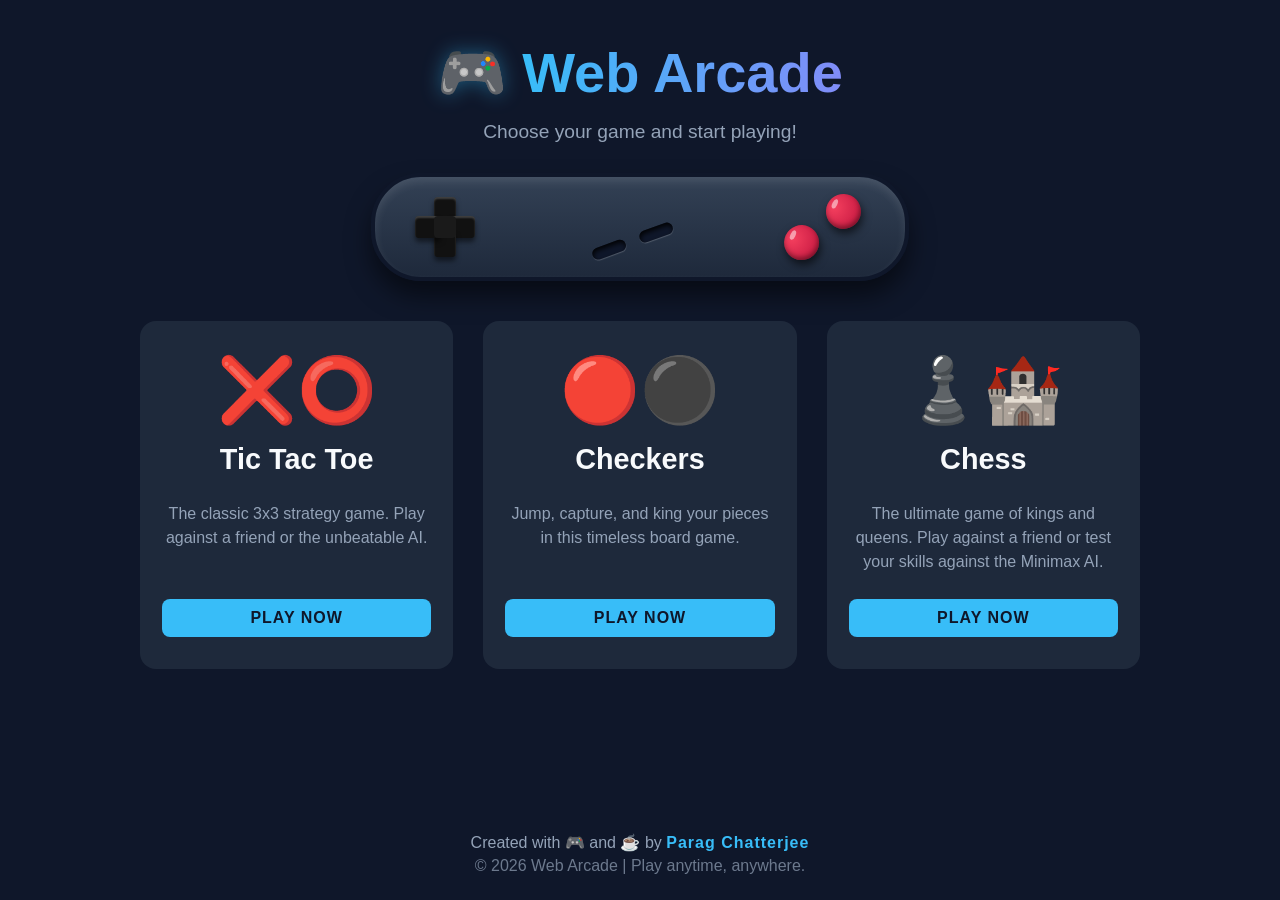
==== index.html @ dc4fc719 "Add Chess and Tic Tac Toe games to Web Arcade - Created index.html for the main arcade interface wit" ====
<!DOCTYPE html>
<html lang="en">
<head>
    <meta charset="UTF-8">
    <meta name="viewport" content="width=device-width, initial-scale=1.0">
    <title>Web Arcade</title>
    <link rel="stylesheet" href="style.css">
</head>
<body>

    <header class="arcade-header">
        <!-- Flexbox container perfectly aligns icon and text -->
        <div class="title-container">
            <span class="title-icon">🎮</span>
            <h1>Web Arcade</h1>
        </div>
        <p>Choose your game and start playing!</p>

        <!-- Decorative Console Panel -->
        <div class="console-panel">
            <div class="d-pad">
                <div class="d-up"></div>
                <div class="d-right"></div>
                <div class="d-down"></div>
                <div class="d-left"></div>
                <div class="d-center"></div>
            </div>
            
            <div class="menu-buttons">
                <div class="pill-btn select-btn"></div>
                <div class="pill-btn start-btn"></div>
            </div>
            
            <div class="action-buttons">
                <div class="action-btn btn-b"></div>
                <div class="action-btn btn-a"></div>
            </div>
        </div>
    </header>

    <main class="games-grid">
        <!-- Tic Tac Toe Card -->
        <a href="tic-tac-toe/index.html" class="game-card">
            <div class="card-icon">❌⭕</div>
            <h2>Tic Tac Toe</h2>
            <p>The classic 3x3 strategy game. Play against a friend or the unbeatable AI.</p>
            <span class="play-btn">Play Now</span>
        </a>

        <!-- Checkers Card -->
        <a href="checkers/index.html" class="game-card">
            <div class="card-icon">🔴⚫</div>
            <h2>Checkers</h2>
            <p>Jump, capture, and king your pieces in this timeless board game.</p>
            <span class="play-btn">Play Now</span>
        </a>

        <!-- Chess Card -->
        <a href="chess/index.html" class="game-card">
            <div class="card-icon">♟️🏰</div>
            <h2>Chess</h2>
            <p>The ultimate game of kings and queens. Play against a friend or test your skills against the Minimax AI.</p>
            <span class="play-btn">Play Now</span>
        </a>
    </main>

    <!-- FOOTER SECTION -->
    <footer class="arcade-footer">
        <p>Created with 🎮 and ☕ by <strong>Parag Chatterjee</strong></p>
        <p class="footer-sub">© 2026 Web Arcade | Play anytime, anywhere.</p>
    </footer>

</body>
</html>
---- style.css ----
/* --- Global Reset & Variables --- */
:root {
    --bg-dark: #0f172a;
    --card-bg: #1e293b;
    --text-main: #f8fafc;
    --text-muted: #94a3b8;
    --accent-glow: #38bdf8;
}

body {
    font-family: 'Segoe UI', Tahoma, Geneva, Verdana, sans-serif;
    margin: 0;
    padding: 0;
    background-color: var(--bg-dark);
    color: var(--text-main);
    display: flex;
    flex-direction: column;
    align-items: center;
    min-height: 100vh;
}

/* --- Header & Title Alignment --- */
.arcade-header {
    text-align: center;
    margin-top: 40px;
    margin-bottom: 40px;
    width: 100%;
}

.title-container {
    display: flex;
    align-items: center;
    justify-content: center;
    gap: 15px; /* Adds perfect spacing between icon and text */
}

.title-icon {
    font-size: 3.5rem;
    filter: drop-shadow(0 0 10px rgba(56, 189, 248, 0.4)); /* Gives the emoji a slight blue glow */
}

.arcade-header h1 {
    font-size: 3.5rem;
    margin: 0;
    background: linear-gradient(to right, #38bdf8, #818cf8);
    -webkit-background-clip: text;
    -webkit-text-fill-color: transparent;
    line-height: 1; /* Keeps the text height tight to the icon */
}

.arcade-header p {
    color: var(--text-muted);
    font-size: 1.2rem;
    margin-top: 15px;
}

/* --- Grid Layout --- */
.games-grid {
    display: grid;
    grid-template-columns: repeat(auto-fit, minmax(280px, 1fr));
    gap: 30px;
    width: 90%;
    max-width: 1000px;
    padding-bottom: 50px;
}

/* --- Game Card Styling --- */
.game-card {
    background-color: var(--card-bg);
    border-radius: 16px;
    padding: 30px 20px;
    text-align: center;
    text-decoration: none;
    color: var(--text-main);
    transition: transform 0.3s ease, box-shadow 0.3s ease;
    border: 2px solid transparent;
    display: flex;
    flex-direction: column;
    justify-content: space-between;
}

.game-card:hover:not(.disabled) {
    transform: translateY(-5px);
    border-color: var(--accent-glow);
    box-shadow: 0 10px 25px rgba(56, 189, 248, 0.2);
}

.card-icon {
    font-size: 4rem;
    margin-bottom: 15px;
}

.game-card h2 {
    margin: 0 0 10px 0;
    font-size: 1.8rem;
}

.game-card p {
    color: var(--text-muted);
    line-height: 1.5;
    margin-bottom: 25px;
    flex-grow: 1; /* Pushes the button to the bottom */
}

/* --- Play Buttons --- */
.play-btn {
    display: inline-block;
    background-color: var(--accent-glow);
    color: var(--bg-dark);
    padding: 10px 20px;
    border-radius: 8px;
    font-weight: bold;
    text-transform: uppercase;
    letter-spacing: 1px;
    transition: background-color 0.2s ease;
}

.game-card:hover:not(.disabled) .play-btn {
    background-color: #7dd3fc;
}

/* --- Coming Soon (Disabled) State --- */
.game-card.disabled {
    opacity: 0.6;
    cursor: not-allowed;
    filter: grayscale(80%);
}

.play-btn.locked {
    background-color: #475569;
    color: #cbd5e1;
}

/* --- Footer Styling --- */
.arcade-footer {
    text-align: center;
    /* margin-top: auto pushes the footer to the bottom of the screen 
       even if there aren't many games in the grid yet! */
    margin-top: auto; 
    padding: 60px 20px 20px 20px;
    color: var(--text-muted);
}

.arcade-footer p {
    margin: 5px 0;
    font-size: 1rem;
}

.arcade-footer strong {
    color: var(--accent-glow);
    letter-spacing: 1px;
}

.footer-sub {
    font-size: 0.85rem;
    opacity: 0.7;
}

/* --- Decorative Console Panel --- */
.console-panel {
    margin: 30px auto 0;
    background: linear-gradient(to bottom, #334155, #1e293b);
    border: 4px solid #0f172a;
    border-radius: 50px;
    width: 90%;
    max-width: 450px;
    height: 100px;
    display: flex;
    justify-content: space-between;
    align-items: center;
    padding: 0 40px;
    box-shadow: 0 15px 25px rgba(0,0,0,0.5), inset 0 5px 10px rgba(255,255,255,0.1);
}

/* 1. The D-Pad */
.d-pad {
    position: relative;
    width: 60px;
    height: 60px;
}

.d-pad div {
    background-color: #111;
    position: absolute;
    border-radius: 4px;
    box-shadow: inset 0 2px 2px rgba(255,255,255,0.2), 0 4px 5px rgba(0,0,0,0.5);
}

.d-up { width: 22px; height: 26px; left: 19px; top: 0; }
.d-down { width: 22px; height: 26px; left: 19px; bottom: 0; }
.d-left { width: 26px; height: 22px; top: 19px; left: 0; }
.d-right { width: 26px; height: 22px; top: 19px; right: 0; }
.d-center { 
    width: 22px; height: 22px; top: 19px; left: 19px; 
    background-color: #1a1a1a !important; 
    box-shadow: none !important; /* Blends the center together */
}

/* 2. Start / Select Buttons */
.menu-buttons {
    display: flex;
    gap: 15px;
    transform: rotate(-20deg) translateY(15px);
}

.pill-btn {
    width: 35px;
    height: 12px;
    background-color: #0f172a;
    border-radius: 10px;
    box-shadow: inset 0 3px 5px rgba(0,0,0,0.9), 0 1px 1px rgba(255,255,255,0.2);
}

/* 3. A / B Action Buttons */
.action-buttons {
    display: flex;
    gap: 15px;
    transform: rotate(-20deg);
}

.action-btn {
    width: 35px;
    height: 35px;
    border-radius: 50%;
    box-shadow: 0 5px 8px rgba(0,0,0,0.6), inset 0 -3px 5px rgba(0,0,0,0.4);
    position: relative;
    background: radial-gradient(circle at 30% 30%, #f43f5e, #be123c); /* Shiny red gradient */
}

/* Adds a little white reflection/shine to the shiny buttons */
.action-btn::after { 
    content: '';
    position: absolute;
    top: 5px; left: 7px;
    width: 10px; height: 5px;
    background: rgba(255,255,255,0.5);
    border-radius: 50%;
    transform: rotate(-45deg);
}

.btn-b { margin-top: 15px; }
.btn-a { margin-bottom: 15px; }
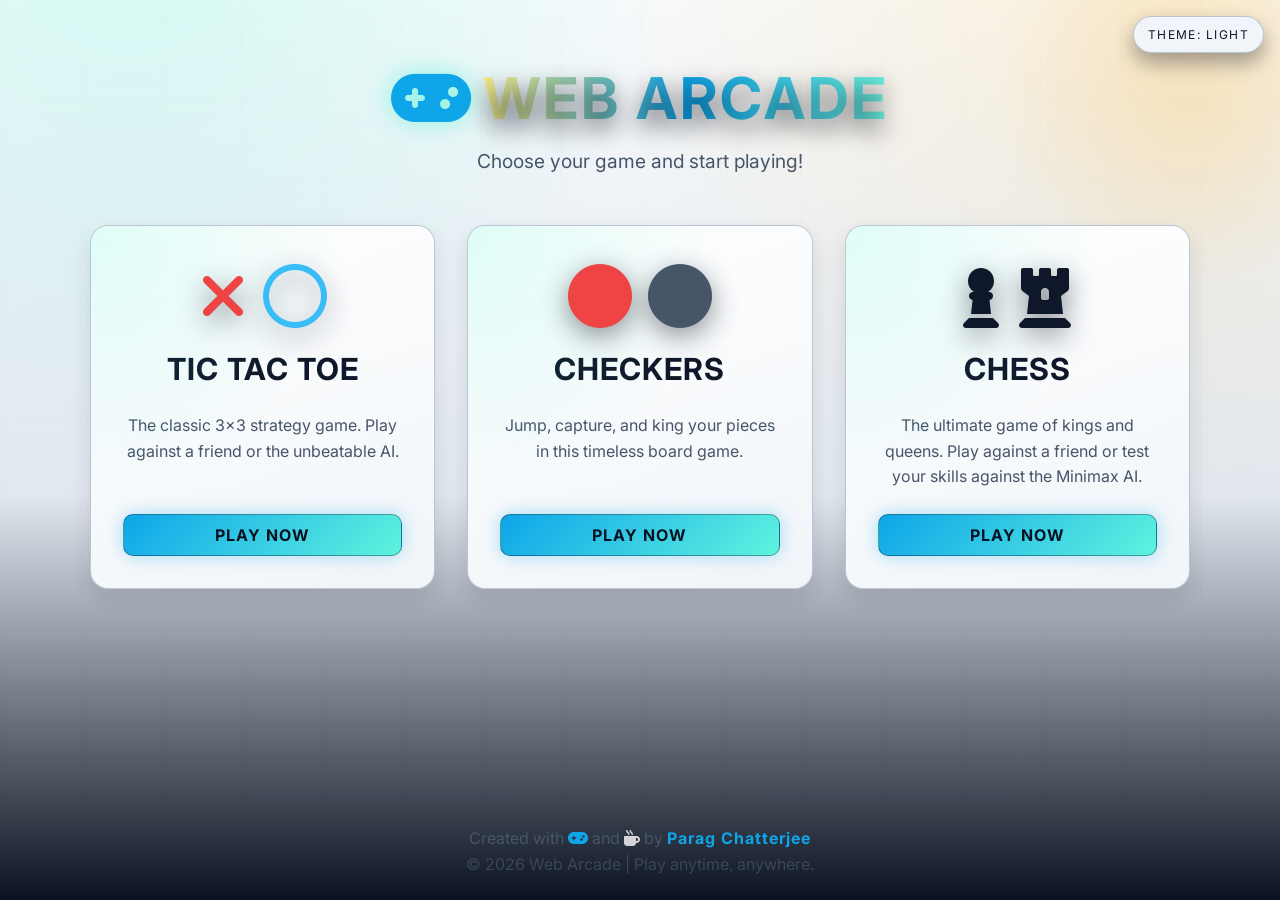
==== commit 009cd92c: "Add Chess and Tic Tac Toe games with styling and functionality - Created a new Chess game with a com" ====
--- a/index.html
+++ b/index.html
@@ -4,60 +4,54 @@
     <meta charset="UTF-8">
     <meta name="viewport" content="width=device-width, initial-scale=1.0">
     <title>Web Arcade</title>
-    <link rel="stylesheet" href="style.css">
+    <link rel="stylesheet" href="assets/css/fonts.css">
+    <link rel="stylesheet" href="assets/css/arcade.css">
+    <link rel="stylesheet" href="assets/css/theme-toggle.css">
+    <!-- Font Awesome CDN for Vector Icons -->
+    <link rel="stylesheet" href="https://cdnjs.cloudflare.com/ajax/libs/font-awesome/6.5.2/css/all.min.css">
 </head>
 <body>
+    <button class="theme-toggle" type="button" data-theme-toggle aria-pressed="false">Theme: Dark</button>
 
     <header class="arcade-header">
         <!-- Flexbox container perfectly aligns icon and text -->
         <div class="title-container">
-            <span class="title-icon">🎮</span>
+            <span class="title-icon"><i class="fa-solid fa-gamepad"></i></span>
             <h1>Web Arcade</h1>
         </div>
         <p>Choose your game and start playing!</p>
 
-        <!-- Decorative Console Panel -->
-        <div class="console-panel">
-            <div class="d-pad">
-                <div class="d-up"></div>
-                <div class="d-right"></div>
-                <div class="d-down"></div>
-                <div class="d-left"></div>
-                <div class="d-center"></div>
-            </div>
-            
-            <div class="menu-buttons">
-                <div class="pill-btn select-btn"></div>
-                <div class="pill-btn start-btn"></div>
-            </div>
-            
-            <div class="action-buttons">
-                <div class="action-btn btn-b"></div>
-                <div class="action-btn btn-a"></div>
-            </div>
-        </div>
     </header>
 
     <main class="games-grid">
         <!-- Tic Tac Toe Card -->
-        <a href="tic-tac-toe/index.html" class="game-card">
-            <div class="card-icon">❌⭕</div>
+        <a href="games/tic-tac-toe/index.html" class="game-card">
+            <div class="card-icon">
+                <i class="fa-solid fa-xmark" style="color: #ef4444;"></i>
+                <i class="fa-regular fa-circle" style="color: #38bdf8;"></i>
+            </div>
             <h2>Tic Tac Toe</h2>
             <p>The classic 3x3 strategy game. Play against a friend or the unbeatable AI.</p>
             <span class="play-btn">Play Now</span>
         </a>
 
         <!-- Checkers Card -->
-        <a href="checkers/index.html" class="game-card">
-            <div class="card-icon">🔴⚫</div>
+        <a href="games/checkers/index.html" class="game-card">
+            <div class="card-icon">
+                <i class="fa-solid fa-circle" style="color: #ef4444;"></i>
+                <i class="fa-solid fa-circle" style="color: #475569;"></i>
+            </div>
             <h2>Checkers</h2>
             <p>Jump, capture, and king your pieces in this timeless board game.</p>
             <span class="play-btn">Play Now</span>
         </a>
 
         <!-- Chess Card -->
-        <a href="chess/index.html" class="game-card">
-            <div class="card-icon">♟️🏰</div>
+        <a href="games/chess/index.html" class="game-card">
+            <div class="card-icon">
+                <i class="fa-solid fa-chess-pawn"></i>
+                <i class="fa-solid fa-chess-rook"></i>
+            </div>
             <h2>Chess</h2>
             <p>The ultimate game of kings and queens. Play against a friend or test your skills against the Minimax AI.</p>
             <span class="play-btn">Play Now</span>
@@ -66,9 +60,11 @@
 
     <!-- FOOTER SECTION -->
     <footer class="arcade-footer">
-        <p>Created with 🎮 and ☕ by <strong>Parag Chatterjee</strong></p>
+        <p>Created with <i class="fa-solid fa-gamepad" style="color: var(--accent-glow);"></i> and <i class="fa-solid fa-mug-hot" style="color: #d4d4d8;"></i> by <strong>Parag Chatterjee</strong></p>
         <p class="footer-sub">© 2026 Web Arcade | Play anytime, anywhere.</p>
     </footer>
 
+    <script src="assets/js/theme-toggle.js"></script>
+
 </body>
 </html>
--- a/assets/css/fonts.css
+++ b/assets/css/fonts.css
@@ -0,0 +1,12 @@
+@import url("https://fonts.googleapis.com/css2?family=Inter:wght@400;500;600;700&display=swap");
+
+@font-face {
+    font-family: "Pixel Gamer";
+    src: url("../fonts/pixelgamerpersonaluse-rg61l.otf") format("opentype");
+    font-display: swap;
+}
+
+:root {
+    --font-display: "Pixel Gamer", "Segoe UI", Tahoma, Geneva, Verdana, sans-serif;
+    --font-body: "Inter", "Segoe UI", Tahoma, Geneva, Verdana, sans-serif;
+}
--- a/assets/css/arcade.css
+++ b/assets/css/arcade.css
@@ -0,0 +1,433 @@
+/* --- Global Reset & Variables --- */
+:root {
+    --bg-start: #0b1120;
+    --bg-end: #0f1a2b;
+    --panel: #18253d;
+    --panel-2: #223353;
+    --panel-border: rgba(94, 118, 160, 0.35);
+    --text-main: #f8fbff;
+    --text-muted: #9bb3cc;
+    --accent: #21f0c7;
+    --accent-glow: #21f0c7;
+    --accent-2: #ffb020;
+    --shadow-lg: 0 20px 45px rgba(6, 12, 25, 0.55);
+    --shadow-md: 0 12px 25px rgba(6, 12, 25, 0.45);
+    --glow: 0 0 25px rgba(33, 240, 199, 0.35);
+    --grid-line: rgba(255, 255, 255, 0.05);
+    --grid-line-soft: rgba(255, 255, 255, 0.04);
+}
+
+[data-theme="light"] {
+    --bg-start: #f8fafc;
+    --bg-end: #e2e8f0;
+    --panel: #ffffff;
+    --panel-2: #f1f5f9;
+    --panel-border: rgba(148, 163, 184, 0.6);
+    --text-main: #0f172a;
+    --text-muted: #475569;
+    --accent: #0ea5e9;
+    --accent-glow: #0ea5e9;
+    --accent-2: #f97316;
+    --shadow-lg: 0 18px 35px rgba(15, 23, 42, 0.15);
+    --shadow-md: 0 10px 22px rgba(15, 23, 42, 0.12);
+    --glow: 0 0 18px rgba(14, 165, 233, 0.35);
+    --grid-line: rgba(15, 23, 42, 0.06);
+    --grid-line-soft: rgba(15, 23, 42, 0.04);
+}
+
+*,
+*::before,
+*::after {
+    box-sizing: border-box;
+}
+
+body {
+    font-family: var(--font-body);
+    margin: 0;
+    padding: 0;
+    background:
+        radial-gradient(1000px circle at 10% -10%, rgba(33, 240, 199, 0.18), transparent 55%),
+        radial-gradient(900px circle at 90% 0%, rgba(255, 176, 32, 0.15), transparent 60%),
+        linear-gradient(180deg, var(--bg-start), var(--bg-end) 55%, #0a1220 100%);
+    color: var(--text-main);
+    display: flex;
+    flex-direction: column;
+    align-items: center;
+    min-height: 100vh;
+    position: relative;
+    overflow-x: hidden;
+}
+
+body::before {
+    content: "";
+    position: fixed;
+    inset: 0;
+    background-image:
+        repeating-linear-gradient(90deg, var(--grid-line) 0 1px, transparent 1px 80px),
+        repeating-linear-gradient(0deg, var(--grid-line-soft) 0 1px, transparent 1px 80px);
+    opacity: 0.25;
+    z-index: -2;
+    pointer-events: none;
+}
+
+body::after {
+    content: "";
+    position: fixed;
+    top: -120px;
+    right: -120px;
+    width: 420px;
+    height: 420px;
+    background: radial-gradient(circle, rgba(255, 176, 32, 0.22), transparent 65%);
+    filter: blur(10px);
+    opacity: 0.8;
+    z-index: -1;
+    pointer-events: none;
+}
+
+/* --- Header & Title Alignment --- */
+.arcade-header {
+    text-align: center;
+    margin-top: clamp(24px, 6vw, 60px);
+    margin-bottom: clamp(26px, 6vw, 52px);
+    width: 100%;
+    padding: 0 16px;
+    animation: header-rise 0.7s ease both;
+}
+
+.title-container {
+    display: flex;
+    align-items: center;
+    justify-content: center;
+    gap: 12px;
+}
+
+.title-icon {
+    font-size: clamp(2.5rem, 7vw, 4rem);
+    color: var(--accent);
+    filter: drop-shadow(0 0 12px rgba(33, 240, 199, 0.45));
+    animation: icon-pulse 3s ease-in-out infinite;
+}
+
+.arcade-header h1 {
+    font-size: clamp(2.2rem, 6vw, 3.6rem);
+    margin: 0;
+    text-transform: uppercase;
+    letter-spacing: 3px;
+    background: linear-gradient(90deg, #fef08a, var(--accent), #72f6e2);
+    -webkit-background-clip: text;
+    -webkit-text-fill-color: transparent;
+    line-height: 1.1;
+    text-shadow: 0 10px 25px rgba(5, 10, 22, 0.6);
+}
+
+.arcade-header p {
+    color: var(--text-muted);
+    font-size: clamp(1rem, 2.6vw, 1.2rem);
+    margin: 12px auto 0;
+    max-width: 640px;
+}
+
+/* --- Grid Layout --- */
+.games-grid {
+    display: grid;
+    grid-template-columns: repeat(auto-fit, minmax(260px, 1fr));
+    gap: clamp(18px, 3vw, 32px);
+    width: min(1100px, 92vw);
+    padding-bottom: clamp(20px, 4vw, 36px);
+}
+
+/* --- Game Card Styling --- */
+.game-card {
+    background: linear-gradient(160deg, var(--panel), var(--panel-2));
+    border-radius: 18px;
+    padding: clamp(22px, 3vw, 32px);
+    text-align: center;
+    text-decoration: none;
+    color: var(--text-main);
+    transition: transform 0.3s ease, box-shadow 0.3s ease, border-color 0.3s ease;
+    border: 1px solid var(--panel-border);
+    display: flex;
+    flex-direction: column;
+    justify-content: space-between;
+    position: relative;
+    overflow: hidden;
+    box-shadow: var(--shadow-md);
+    animation: card-rise 0.7s ease both;
+}
+
+.game-card:nth-child(1) { animation-delay: 0.05s; }
+.game-card:nth-child(2) { animation-delay: 0.15s; }
+.game-card:nth-child(3) { animation-delay: 0.25s; }
+
+.game-card::before {
+    content: "";
+    position: absolute;
+    inset: 0;
+    background: radial-gradient(120% 120% at 0% 0%, rgba(33, 240, 199, 0.18), transparent 60%);
+    opacity: 0.8;
+    pointer-events: none;
+}
+
+.game-card:hover:not(.disabled) {
+    transform: translateY(-6px) scale(1.01);
+    border-color: rgba(33, 240, 199, 0.6);
+    box-shadow: 0 20px 40px rgba(6, 12, 25, 0.6), 0 0 22px rgba(33, 240, 199, 0.3);
+}
+
+.card-icon {
+    font-size: clamp(3rem, 6vw, 4rem);
+    margin-bottom: 16px;
+    filter: drop-shadow(0 8px 14px rgba(6, 12, 25, 0.45));
+}
+
+.game-card h2 {
+    margin: 0 0 10px 0;
+    font-size: clamp(1.4rem, 3.4vw, 1.9rem);
+    text-transform: uppercase;
+    letter-spacing: 1px;
+}
+
+.game-card p {
+    color: var(--text-muted);
+    line-height: 1.6;
+    margin-bottom: 24px;
+    flex-grow: 1;
+}
+
+/* --- Play Buttons --- */
+.play-btn {
+    display: inline-block;
+    background: linear-gradient(135deg, var(--accent), #5ff3de);
+    color: #051223;
+    padding: 10px 22px;
+    border-radius: 10px;
+    font-weight: bold;
+    text-transform: uppercase;
+    letter-spacing: 1px;
+    border: 1px solid rgba(6, 18, 35, 0.35);
+    box-shadow: var(--glow);
+    transition: transform 0.2s ease, box-shadow 0.2s ease;
+}
+
+.game-card:hover:not(.disabled) .play-btn {
+    transform: translateY(-1px);
+    box-shadow: 0 0 28px rgba(33, 240, 199, 0.45);
+}
+
+/* --- Coming Soon (Disabled) State --- */
+.game-card.disabled {
+    opacity: 0.6;
+    cursor: not-allowed;
+    filter: grayscale(80%);
+}
+
+.play-btn.locked {
+    background: linear-gradient(135deg, #64748b, #475569);
+    color: #e2e8f0;
+    box-shadow: none;
+}
+
+/* --- Footer Styling --- */
+.arcade-footer {
+    text-align: center;
+    margin-top: auto;
+    padding: clamp(24px, 4vw, 48px) 20px 20px;
+    color: var(--text-muted);
+}
+
+.arcade-footer p {
+    margin: 6px 0;
+    font-size: 1rem;
+}
+
+.arcade-footer strong {
+    color: var(--accent);
+    letter-spacing: 1px;
+}
+
+.footer-sub {
+    font-size: 0.85rem;
+    opacity: 0.7;
+}
+
+/* --- Decorative Console Panel --- */
+.console-panel {
+    margin: 28px auto 0;
+    background: linear-gradient(135deg, var(--panel), var(--panel-2));
+    border: 1px solid var(--panel-border);
+    border-radius: 40px;
+    width: min(520px, 90vw);
+    height: 110px;
+    display: flex;
+    justify-content: space-between;
+    align-items: center;
+    padding: 0 36px;
+    box-shadow: var(--shadow-md);
+    animation: panel-rise 0.75s ease both;
+    animation-delay: 0.1s;
+}
+
+/* 1. The D-Pad */
+.d-pad {
+    position: relative;
+    width: 60px;
+    height: 60px;
+}
+
+.d-pad div {
+    background-color: var(--bg-start);
+    position: absolute;
+    border-radius: 4px;
+    box-shadow: inset 0 2px 2px rgba(255, 255, 255, 0.12), 0 4px 5px rgba(0, 0, 0, 0.45);
+}
+
+.d-up { width: 22px; height: 26px; left: 19px; top: 0; }
+.d-down { width: 22px; height: 26px; left: 19px; bottom: 0; }
+.d-left { width: 26px; height: 22px; top: 19px; left: 0; }
+.d-right { width: 26px; height: 22px; top: 19px; right: 0; }
+.d-center {
+    width: 22px; height: 22px; top: 19px; left: 19px;
+    background-color: var(--panel-2);
+    box-shadow: none;
+}
+
+/* 2. Start / Select Buttons */
+.menu-buttons {
+    display: flex;
+    gap: 15px;
+    transform: rotate(-20deg) translateY(12px);
+}
+
+.pill-btn {
+    width: 34px;
+    height: 12px;
+    background-color: var(--bg-end);
+    border-radius: 10px;
+    box-shadow: inset 0 3px 5px rgba(0, 0, 0, 0.7), 0 1px 1px rgba(255, 255, 255, 0.15);
+}
+
+/* 3. A / B Action Buttons */
+.action-buttons {
+    display: flex;
+    gap: 15px;
+    transform: rotate(-20deg);
+}
+
+.action-btn {
+    width: 34px;
+    height: 34px;
+    border-radius: 50%;
+    box-shadow: 0 5px 8px rgba(0, 0, 0, 0.55), inset 0 -3px 5px rgba(0, 0, 0, 0.4);
+    position: relative;
+    background: radial-gradient(circle at 30% 30%, #ff5e5b, #be123c);
+}
+
+.action-btn::after {
+    content: "";
+    position: absolute;
+    top: 5px; left: 7px;
+    width: 10px; height: 5px;
+    background: rgba(255, 255, 255, 0.5);
+    border-radius: 50%;
+    transform: rotate(-45deg);
+}
+
+.btn-b { margin-top: 14px; }
+.btn-a { margin-bottom: 14px; }
+
+@media (max-width: 720px) {
+    .console-panel {
+        height: 96px;
+        padding: 0 24px;
+    }
+
+    .games-grid {
+        width: min(1000px, 94vw);
+    }
+}
+
+@media (max-width: 600px) {
+    .title-container {
+        flex-direction: column;
+        gap: 6px;
+    }
+
+    .console-panel {
+        height: 86px;
+        padding: 0 20px;
+    }
+
+    .d-pad {
+        width: 50px;
+        height: 50px;
+    }
+
+    .d-up,
+    .d-down {
+        width: 18px;
+        height: 22px;
+        left: 16px;
+    }
+
+    .d-left,
+    .d-right {
+        width: 22px;
+        height: 18px;
+        top: 16px;
+    }
+
+    .d-center {
+        width: 18px;
+        height: 18px;
+        top: 16px;
+        left: 16px;
+    }
+
+    .menu-buttons,
+    .action-buttons {
+        gap: 10px;
+    }
+}
+
+@keyframes header-rise {
+    from {
+        opacity: 0;
+        transform: translateY(20px);
+    }
+    to {
+        opacity: 1;
+        transform: translateY(0);
+    }
+}
+
+@keyframes card-rise {
+    from {
+        opacity: 0;
+        transform: translateY(18px) scale(0.98);
+    }
+    to {
+        opacity: 1;
+        transform: translateY(0) scale(1);
+    }
+}
+
+@keyframes panel-rise {
+    from {
+        opacity: 0;
+        transform: translateY(16px);
+    }
+    to {
+        opacity: 1;
+        transform: translateY(0);
+    }
+}
+
+@keyframes icon-pulse {
+    0%,
+    100% {
+        transform: scale(1);
+    }
+    50% {
+        transform: scale(1.05);
+    }
+}
--- a/assets/css/theme-toggle.css
+++ b/assets/css/theme-toggle.css
@@ -0,0 +1,37 @@
+.theme-toggle {
+    position: fixed;
+    top: 16px;
+    right: 16px;
+    z-index: 2000;
+    padding: 10px 14px;
+    border-radius: 999px;
+    border: 1px solid var(--panel-border, rgba(94, 118, 160, 0.35));
+    background: var(--panel-2, #223353);
+    color: var(--text-main, #f8fbff);
+    font-family: var(--font-body, "Inter", "Segoe UI", Tahoma, Geneva, Verdana, sans-serif);
+    font-size: 0.75rem;
+    text-transform: uppercase;
+    letter-spacing: 0.12em;
+    cursor: pointer;
+    width: auto;
+    box-shadow: 0 10px 20px rgba(2, 6, 23, 0.35);
+    transition: transform 0.15s ease, box-shadow 0.2s ease, background-color 0.2s ease;
+}
+
+.theme-toggle:hover {
+    transform: translateY(-1px);
+    box-shadow: 0 14px 24px rgba(2, 6, 23, 0.4);
+}
+
+.theme-toggle:active {
+    transform: translateY(0);
+}
+
+@media (max-width: 600px) {
+    .theme-toggle {
+        top: 10px;
+        right: 10px;
+        padding: 8px 12px;
+        font-size: 0.7rem;
+    }
+}
